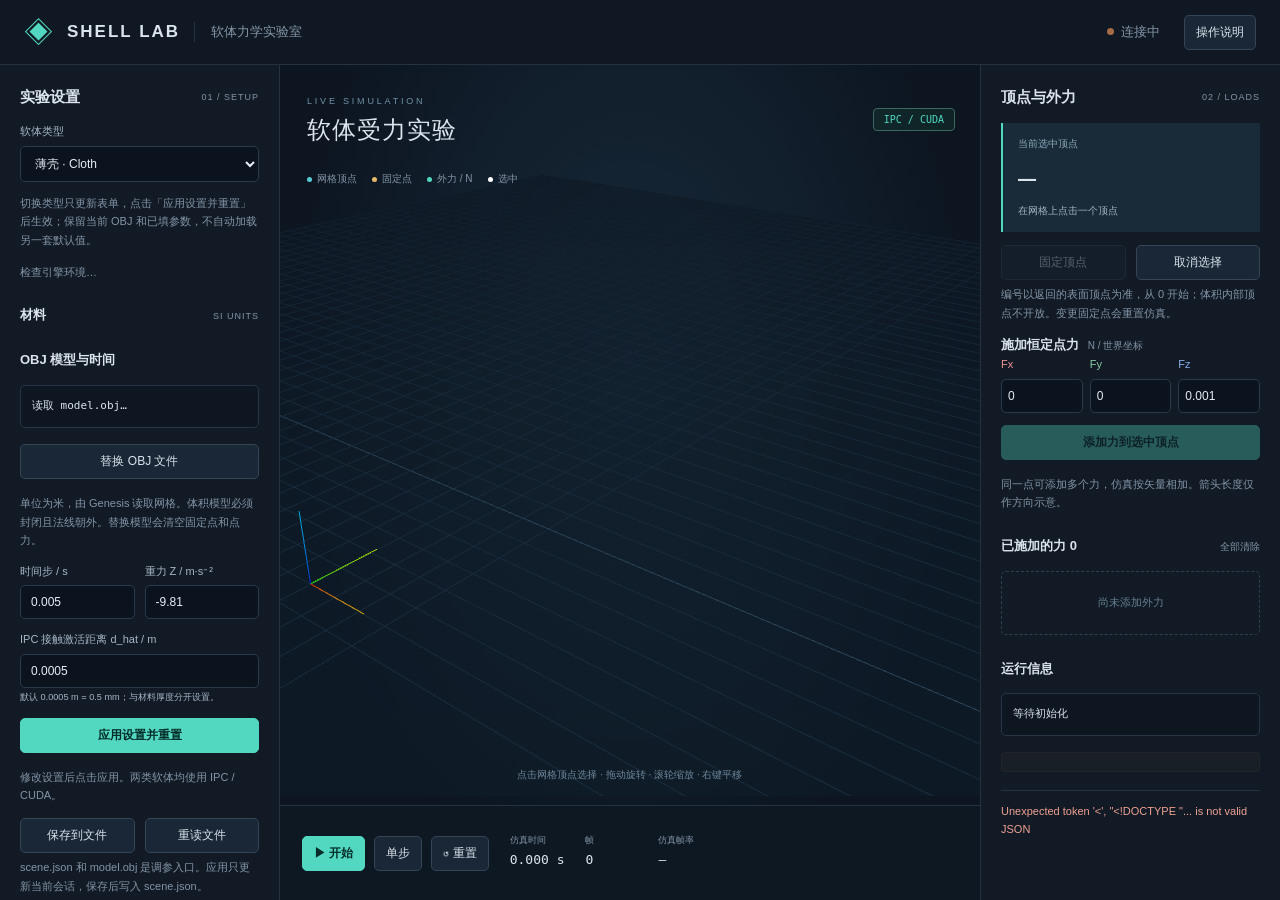
==== static/index.html @ 102f8ec3 "Initial baseline: Genesis IPC softbody tool and benchmarks" ====
<!doctype html>
<html lang="zh-CN"><head><meta charset="utf-8"><meta name="viewport" content="width=device-width,initial-scale=1"><title>Shell Lab · 交互式薄壳仿真</title><link rel="stylesheet" href="/static/style.css"><script type="importmap">{"imports":{"three":"/static/vendor/three.module.js"}}</script></head>
<body>
<header><div class="brand"><span class="logo">◈</span><strong>SHELL LAB</strong><span class="tag">软体力学实验室</span></div><div class="connection"><span id="led"></span><span id="connection">连接中</span></div><button id="help">操作说明</button></header>
<main><aside class="left"><div class="section-head"><h2>实验设置</h2><span>01 / SETUP</span></div>
<label>软体类型<select id="body_type"><option value="shell">薄壳 · Cloth</option><option value="volume">体积 · Elastic</option></select></label><p class="muted">切换类型只更新表单，点击「应用设置并重置」后生效；保留当前 OBJ 和已填参数，不自动加载另一套默认值。</p><p id="capability" class="muted">检查引擎环境…</p>
<div class="section-head"><h3>材料</h3><span>SI UNITS</span></div><div id="model-fields"></div>
<p id="model-name" class="muted"></p><div id="material-fields"></div>
<div class="section-head"><h3>OBJ 模型与时间</h3></div><div id="mesh-info" class="model">读取 model.obj…</div><button id="upload-obj" class="full">替换 OBJ 文件</button><input type="file" id="obj-file" accept=".obj" hidden><p class="muted">单位为米，由 Genesis 读取网格。体积模型必须封闭且法线朝外。替换模型会清空固定点和点力。</p><label hidden id="tet-options">最大四面体体积 / m³<input id="tet_max_volume_m3" type="number" value="-1" step="any"><small>-1：Genesis 自动；正数：单元体积上限。仅体积软体使用。</small></label><p id="tet-result" class="muted"></p><div class="pair"><label>时间步 / s<input id="dt" type="number" value="0.005" step="any"></label><label>重力 Z / m·s⁻²<input id="gravity" type="number" value="-9.81" step="any"></label></div>
<label>IPC 接触激活距离 d_hat / m<input id="contact_d_hat_m" type="number" value="0.0005" step="any"><small>默认 0.0005 m = 0.5 mm；与材料厚度分开设置。</small></label>
<button id="apply" class="primary full">应用设置并重置</button><p id="dirty" class="muted">修改设置后点击应用。两类软体均使用 IPC / CUDA。</p>
<div class="pair"><button id="save-project">保存到文件</button><button id="reload-project">重读文件</button></div><p class="muted">scene.json 和 model.obj 是调参入口。应用只更新当前会话，保存后写入 scene.json。</p><div class="pair"><button id="export">导出配置</button><button id="import">导入 JSON</button></div><input type="file" id="file" accept=".json,application/json" hidden><button id="snapshot" class="full subtle">导出当前网格 OBJ</button>
</aside>
<section class="viewport"><div class="view-top"><div><span class="eyebrow">LIVE SIMULATION</span><h1>软体受力实验</h1></div><div id="solver-badge" class="badge">IPC / CUDA</div></div><div id="canvas"></div><div class="view-legend"><span><i class="dot cyan"></i>网格顶点</span><span><i class="dot gold"></i>固定点</span><span><i class="dot green"></i>外力 / N</span><span><i class="dot white"></i>选中</span></div><div id="hint">点击网格顶点选择 · 拖动旋转 · 滚轮缩放 · 右键平移</div><div class="transport"><button id="play" class="primary">▶ 开始</button><button id="step">单步</button><button id="reset">↺ 重置</button><div><small>仿真时间</small><strong id="time">0.000 s</strong></div><div><small>帧</small><strong id="frame">0</strong></div><div><small title="连续播放按仿真结果到达并更新页面的间隔计算；单步按请求到更新的耗时计算。包含通信与页面数据更新，不是浏览器渲染帧率。">仿真帧率</small><strong id="fps">—</strong></div></div></section>
<aside class="right"><div class="section-head"><h2>顶点与外力</h2><span>02 / LOADS</span></div><div class="selection"><small>当前选中顶点</small><strong id="selected">—</strong><span id="position">在网格上点击一个顶点</span></div><div class="pair"><button id="pin" disabled>固定顶点</button><button id="clear-selection">取消选择</button></div><p class="muted">编号以返回的表面顶点为准，从 0 开始；体积内部顶点不开放。变更固定点会重置仿真。</p>
<h3>施加恒定点力 <small>N / 世界坐标</small></h3><div class="vector"><label class="x">Fx<input id="fx" type="number" value="0" step="any"></label><label class="y">Fy<input id="fy" type="number" value="0" step="any"></label><label class="z">Fz<input id="fz" type="number" value="0.001" step="any"></label></div><button id="add-force" class="primary full" disabled>添加力到选中顶点</button><p class="muted">同一点可添加多个力，仿真按矢量相加。箭头长度仅作方向示意。</p>
<div class="section-head"><h3>已施加的力 <span id="force-count">0</span></h3><button id="clear-forces" class="text-button">全部清除</button></div><div id="forces" class="forces"><div class="empty">尚未添加外力</div></div>
<div class="section-head"><h3>运行信息</h3></div><div id="backend" class="model">等待初始化</div><p id="contact-note" class="notice"></p><div id="status" role="status">正在连接本地物理服务…</div></aside></main>
<dialog id="help-dialog"><h2>操作说明</h2><p>1. 在左侧调整材料和网格参数，点击「应用设置并重置」。</p><p>切换薄壳/体积只更新表单，需点击「应用设置并重置」才会重建场景并归零时间。切换保留当前 OBJ 和参数，不自动加载另一套默认值；体积模式要求封闭 OBJ。</p><p>「导入 JSON」会立即按文件中的类型、参数和 mesh 路径重建当前会话，无需再点应用。JSON 不包含 OBJ 数据，mesh 必须指向后端项目内已存在的 OBJ；导入不会自动保存到 scene.json。</p><p>2. 点击薄片顶点，在右侧输入世界坐标 Fx、Fy、Fz（牛顿），添加多个恒定点力。</p><p>3. 点击「开始」或「单步」观察结果；修改、删除力会实时生效。固定点变更会重置几何与速度。</p><p>薄壳和体积均调用 Genesis IPC，软体求解在 CUDA 上执行。体积 OBJ 自动四面体化；前端只开放实际表面顶点，可施加点力或固定。薄壳使用原生 Baraff–Witkin，体积使用原生 Stable Neo-Hookean。更新固定点会重建场景。</p><p>坐标系：Z 轴向上。20 cm 薄片总质量约 3.6 g；建议从 0.001 N 点力开始。仿真速度取决于计算耗时，并非固定实时速率。</p><p>直接编辑 scene.json / model.obj 后点击「重读文件」。也可从网页替换三角化 OBJ，在网页调整参数后点击「保存到文件」。</p><button id="close-help" class="primary">知道了</button></dialog>
<script type="module" src="/static/app.js"></script></body></html>
---- static/style.css ----
*{box-sizing:border-box} :root{color-scheme:dark;--bg:#0b1119;--panel:#111a25;--border:#243140;--text:#dae4ed;--muted:#8495a7;--accent:#52d8c1}body{margin:0;background:var(--bg);color:var(--text);font:13px/1.6 'Segoe UI','Microsoft YaHei',sans-serif}header{height:65px;border-bottom:1px solid var(--border);display:flex;align-items:center;padding:0 24px;gap:24px;background:#101923}.brand{display:flex;align-items:center;gap:14px;flex:1}.brand strong{letter-spacing:2px;font-size:17px}.logo{font-size:29px;color:var(--accent)}.tag{border-left:1px solid var(--border);padding-left:16px;color:var(--muted)}.connection{display:flex;align-items:center;gap:7px;color:var(--muted)}#led{width:7px;height:7px;background:#a56c45;border-radius:50%}#led.on{background:var(--accent);box-shadow:0 0 9px #52d8c155}main{height:calc(100vh - 65px);display:grid;grid-template-columns:280px minmax(350px,1fr) 300px}aside{padding:20px;overflow-y:auto;background:var(--panel)}.left{border-right:1px solid var(--border)}.right{border-left:1px solid var(--border)}h1,h2,h3,p{margin:0}h1{font-size:24px;font-weight:500;letter-spacing:1px}h2{font-size:15px;font-weight:600}h3{font-size:13px;font-weight:600}h3 small{font-size:10px;color:var(--muted);font-weight:400;margin-left:5px}.section-head{display:flex;align-items:center;justify-content:space-between;margin:0 0 14px;gap:7px}.section-head:not(:first-child){margin-top:24px}.section-head>span{font-size:9px;color:var(--muted);letter-spacing:1px}label{display:block;color:#a6b6c6;font-size:11px;margin-bottom:12px}input,select{display:block;width:100%;margin-top:5px;background:#0b131e;border:1px solid #2a394a;border-radius:5px;color:#e6eef6;padding:9px 10px;outline:none;font:12px 'Segoe UI',sans-serif}input:focus,select:focus{border-color:var(--accent)}input:invalid{border-color:#ed8070}.pair{display:grid;grid-template-columns:1fr 1fr;gap:10px}.vector{display:grid;grid-template-columns:1fr 1fr 1fr;gap:7px}.vector input{padding:9px 6px}.vector .x{color:#ef9494}.vector .y{color:#88cba8}.vector .z{color:#8caeee}button{background:#1a2736;border:1px solid #344557;border-radius:5px;color:var(--text);padding:8px 11px;cursor:pointer;font:12px 'Segoe UI','Microsoft YaHei',sans-serif;white-space:nowrap}button:hover{filter:brightness(1.16)}button:disabled{opacity:.35;cursor:not-allowed}.primary{background:var(--accent);color:#062d29;border-color:var(--accent);font-weight:600}.full{width:100%;margin-bottom:10px}.subtle{background:transparent}.muted{color:var(--muted);font-size:11px;margin:5px 0 13px;line-height:1.7}.model{font:11px/1.9 Consolas,monospace;background:#0d1621;border:1px solid #263445;border-radius:5px;padding:10px 11px;margin-bottom:16px;word-break:break-word}.model small{float:right;color:var(--muted);font:10px/2.1 'Segoe UI',sans-serif}.viewport{position:relative;overflow:hidden;background:radial-gradient(ellipse at 50% 35%,#182a3a 0%,#0c1520 70%)}#canvas{position:absolute;inset:0 0 104px}canvas{display:block;touch-action:none}.view-top{position:absolute;top:25px;left:27px;right:25px;display:flex;justify-content:space-between;align-items:center;z-index:1;pointer-events:none}.eyebrow{font-size:9px;color:#7393a6;letter-spacing:2.8px}.badge{border:1px solid #3b685f;color:var(--accent);font:10px Consolas,monospace;padding:5px 10px;border-radius:4px;background:#14352f80}.view-legend{position:absolute;left:27px;top:106px;z-index:1;display:flex;gap:15px;font-size:10px;color:var(--muted);pointer-events:none}.dot{display:inline-block;width:5px;height:5px;margin-right:5px;border-radius:50%}.cyan{background:#56cbd2}.gold{background:#e8bb6a}.green{background:var(--accent)}.white{background:white}#hint{position:absolute;bottom:117px;text-align:center;width:100%;color:#6f879b;font-size:10px;pointer-events:none}.transport{position:absolute;bottom:0;left:0;right:0;min-height:95px;border-top:1px solid var(--border);display:flex;align-items:center;gap:9px;background:#0e1823;padding:18px 22px}.transport>div{margin-left:12px;min-width:52px}.transport small{display:block;color:var(--muted);font-size:9px}.transport strong{font:13px/2 Consolas,monospace}.selection{background:#192b38;border-left:2px solid var(--accent);padding:13px 15px;margin:6px 0 13px}.selection small{display:block;color:#8eaabd;font-size:10px}.selection strong{font:30px/1.7 Consolas,monospace}.selection span{display:block;color:#a2b6c4;font:10px/1.6 Consolas,monospace}.text-button{border:0;background:transparent;color:var(--muted);padding:0;font-size:10px}.forces{max-height:230px;overflow:auto}.empty{color:#657f91;text-align:center;border:1px dashed #2e4050;padding:22px 8px;border-radius:5px;font-size:11px}.force-card{display:grid;grid-template-columns:1fr auto;gap:5px;align-items:center;background:#0d1721;padding:9px 10px;border-radius:5px;margin-bottom:7px}.force-card strong{color:var(--accent);font-size:11px}.force-card span{display:block;font:10px/1.8 Consolas,monospace;color:#96aebf}.force-card button{padding:2px 7px;background:transparent}.force-card input{padding:5px 3px;margin-top:3px;font-size:10px}.force-card .vector{gap:4px}.force-card .vector label{margin:2px 0 3px}.notice{font-size:10px;line-height:1.8;color:#c9b98f;background:#a78f3b0d;border:1px solid #4c44302b;padding:9px;border-radius:4px;margin-bottom:14px}.metrics{display:grid;grid-template-columns:1fr auto;gap:8px;color:#8096a8;font-size:11px}.metrics b{font:10px/1.8 Consolas,monospace;color:#b7ccd8}#status{color:var(--accent);font-size:11px;margin-top:18px;border-top:1px solid var(--border);padding-top:12px;white-space:pre-wrap;word-break:break-word}#status.error{color:#f1a193}dialog{max-width:610px;background:#152231;color:var(--text);border:1px solid #344a5f;border-radius:10px;padding:30px;line-height:1.9}dialog::backdrop{background:#000a}dialog p{margin:13px 0;color:#adbfcd}dialog button{margin-top:12px}@media(max-width:1150px){main{grid-template-columns:235px minmax(320px,1fr) 260px}aside{padding:15px}.transport{padding:15px;gap:6px}.transport>div{margin-left:2px}}@media(max-width:850px){main{height:auto;grid-template-columns:1fr}.viewport{height:620px;grid-row:1}aside{overflow:visible}.tag{display:none}.view-top{left:18px}.view-legend{left:18px}}

[hidden]{display:none!important}#catalog{margin-top:18px;color:#8495a7;font-size:11px}#catalog summary{cursor:pointer}#catalog-models{max-height:350px;overflow:auto;margin-top:10px}#catalog-models .model{font-size:10px}#catalog-models strong{color:#acd1d3;display:block}
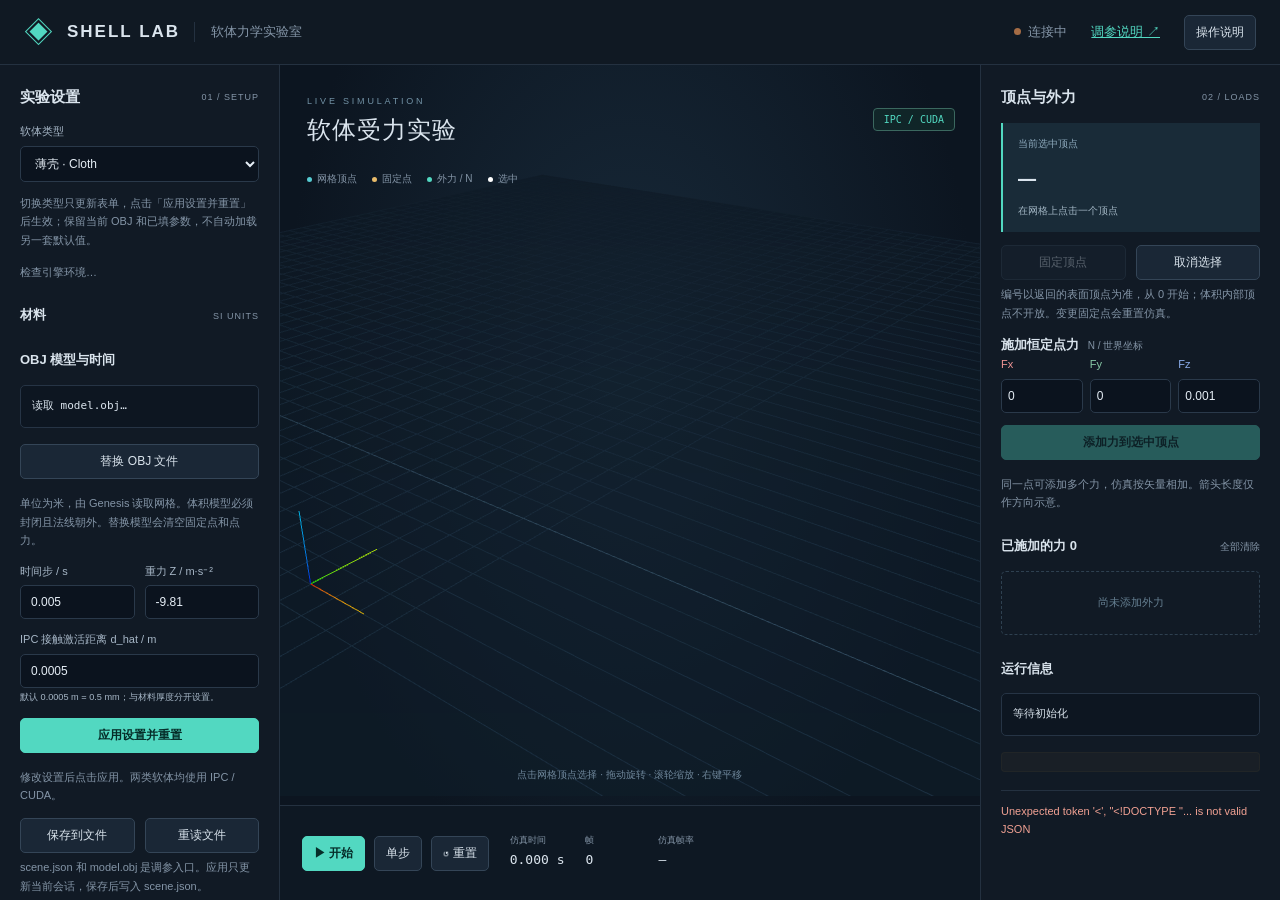
==== commit 44c073d0: "docs: add concise parameter tuning guide" ====
--- a/static/index.html
+++ b/static/index.html
@@ -1,7 +1,7 @@
 <!doctype html>
 <html lang="zh-CN"><head><meta charset="utf-8"><meta name="viewport" content="width=device-width,initial-scale=1"><title>Shell Lab · 交互式薄壳仿真</title><link rel="stylesheet" href="/static/style.css"><script type="importmap">{"imports":{"three":"/static/vendor/three.module.js"}}</script></head>
 <body>
-<header><div class="brand"><span class="logo">◈</span><strong>SHELL LAB</strong><span class="tag">软体力学实验室</span></div><div class="connection"><span id="led"></span><span id="connection">连接中</span></div><button id="help">操作说明</button></header>
+<header><div class="brand"><span class="logo">◈</span><strong>SHELL LAB</strong><span class="tag">软体力学实验室</span></div><div class="connection"><span id="led"></span><span id="connection">连接中</span></div><a href="/static/parameter-guide.html" target="_blank" rel="noopener" style="color:var(--accent);white-space:nowrap">调参说明 ↗</a><button id="help">操作说明</button></header>
 <main><aside class="left"><div class="section-head"><h2>实验设置</h2><span>01 / SETUP</span></div>
 <label>软体类型<select id="body_type"><option value="shell">薄壳 · Cloth</option><option value="volume">体积 · Elastic</option></select></label><p class="muted">切换类型只更新表单，点击「应用设置并重置」后生效；保留当前 OBJ 和已填参数，不自动加载另一套默认值。</p><p id="capability" class="muted">检查引擎环境…</p>
 <div class="section-head"><h3>材料</h3><span>SI UNITS</span></div><div id="model-fields"></div>
@@ -16,5 +16,5 @@
 <h3>施加恒定点力 <small>N / 世界坐标</small></h3><div class="vector"><label class="x">Fx<input id="fx" type="number" value="0" step="any"></label><label class="y">Fy<input id="fy" type="number" value="0" step="any"></label><label class="z">Fz<input id="fz" type="number" value="0.001" step="any"></label></div><button id="add-force" class="primary full" disabled>添加力到选中顶点</button><p class="muted">同一点可添加多个力，仿真按矢量相加。箭头长度仅作方向示意。</p>
 <div class="section-head"><h3>已施加的力 <span id="force-count">0</span></h3><button id="clear-forces" class="text-button">全部清除</button></div><div id="forces" class="forces"><div class="empty">尚未添加外力</div></div>
 <div class="section-head"><h3>运行信息</h3></div><div id="backend" class="model">等待初始化</div><p id="contact-note" class="notice"></p><div id="status" role="status">正在连接本地物理服务…</div></aside></main>
-<dialog id="help-dialog"><h2>操作说明</h2><p>1. 在左侧调整材料和网格参数，点击「应用设置并重置」。</p><p>切换薄壳/体积只更新表单，需点击「应用设置并重置」才会重建场景并归零时间。切换保留当前 OBJ 和参数，不自动加载另一套默认值；体积模式要求封闭 OBJ。</p><p>「导入 JSON」会立即按文件中的类型、参数和 mesh 路径重建当前会话，无需再点应用。JSON 不包含 OBJ 数据，mesh 必须指向后端项目内已存在的 OBJ；导入不会自动保存到 scene.json。</p><p>2. 点击薄片顶点，在右侧输入世界坐标 Fx、Fy、Fz（牛顿），添加多个恒定点力。</p><p>3. 点击「开始」或「单步」观察结果；修改、删除力会实时生效。固定点变更会重置几何与速度。</p><p>薄壳和体积均调用 Genesis IPC，软体求解在 CUDA 上执行。体积 OBJ 自动四面体化；前端只开放实际表面顶点，可施加点力或固定。薄壳使用原生 Baraff–Witkin，体积使用原生 Stable Neo-Hookean。更新固定点会重建场景。</p><p>坐标系：Z 轴向上。20 cm 薄片总质量约 3.6 g；建议从 0.001 N 点力开始。仿真速度取决于计算耗时，并非固定实时速率。</p><p>直接编辑 scene.json / model.obj 后点击「重读文件」。也可从网页替换三角化 OBJ，在网页调整参数后点击「保存到文件」。</p><button id="close-help" class="primary">知道了</button></dialog>
+<dialog id="help-dialog"><h2>操作说明</h2><p>1. 在左侧调整材料和网格参数，点击「应用设置并重置」。</p><p>切换薄壳/体积只更新表单，需点击「应用设置并重置」才会重建场景并归零时间。切换保留当前 OBJ 和参数，不自动加载另一套默认值；体积模式要求封闭 OBJ。</p><p>「导入 JSON」会立即按文件中的类型、参数和 mesh 路径重建当前会话，无需再点应用。JSON 不包含 OBJ 数据，mesh 必须指向后端项目内已存在的 OBJ；导入不会自动保存到 scene.json。</p><p>2. 点击薄片顶点，在右侧输入世界坐标 Fx、Fy、Fz（牛顿），添加多个恒定点力。</p><p>3. 点击「开始」或「单步」观察结果；修改、删除力会实时生效。固定点变更会重置几何与速度。</p><p>薄壳和体积均调用 Genesis IPC，软体求解在 CUDA 上执行。体积 OBJ 自动四面体化；前端只开放实际表面顶点，可施加点力或固定。薄壳使用原生 Baraff–Witkin，体积使用原生 Stable Neo-Hookean。更新固定点会重建场景。</p><p>塑性默认关闭。薄壳的「永久折痕」让超过屈服折角的弯折留下痕迹，不改变拉伸或剪切模型。硬化越大，之后越难继续留下新变形。应用设置、重置和修改固定点都会清除塑性历史；导出 JSON 只保存参数，不保存变形历史。</p><p>坐标系：Z 轴向上。20 cm 薄片总质量约 3.6 g；建议从 0.001 N 点力开始。仿真速度取决于计算耗时，并非固定实时速率。</p><p>直接编辑 scene.json / model.obj 后点击「重读文件」。也可从网页替换三角化 OBJ，在网页调整参数后点击「保存到文件」。</p><button id="close-help" class="primary">知道了</button></dialog>
 <script type="module" src="/static/app.js"></script></body></html>
--- a/static/style.css
+++ b/static/style.css
@@ -1,3 +1,5 @@
 *{box-sizing:border-box} :root{color-scheme:dark;--bg:#0b1119;--panel:#111a25;--border:#243140;--text:#dae4ed;--muted:#8495a7;--accent:#52d8c1}body{margin:0;background:var(--bg);color:var(--text);font:13px/1.6 'Segoe UI','Microsoft YaHei',sans-serif}header{height:65px;border-bottom:1px solid var(--border);display:flex;align-items:center;padding:0 24px;gap:24px;background:#101923}.brand{display:flex;align-items:center;gap:14px;flex:1}.brand strong{letter-spacing:2px;font-size:17px}.logo{font-size:29px;color:var(--accent)}.tag{border-left:1px solid var(--border);padding-left:16px;color:var(--muted)}.connection{display:flex;align-items:center;gap:7px;color:var(--muted)}#led{width:7px;height:7px;background:#a56c45;border-radius:50%}#led.on{background:var(--accent);box-shadow:0 0 9px #52d8c155}main{height:calc(100vh - 65px);display:grid;grid-template-columns:280px minmax(350px,1fr) 300px}aside{padding:20px;overflow-y:auto;background:var(--panel)}.left{border-right:1px solid var(--border)}.right{border-left:1px solid var(--border)}h1,h2,h3,p{margin:0}h1{font-size:24px;font-weight:500;letter-spacing:1px}h2{font-size:15px;font-weight:600}h3{font-size:13px;font-weight:600}h3 small{font-size:10px;color:var(--muted);font-weight:400;margin-left:5px}.section-head{display:flex;align-items:center;justify-content:space-between;margin:0 0 14px;gap:7px}.section-head:not(:first-child){margin-top:24px}.section-head>span{font-size:9px;color:var(--muted);letter-spacing:1px}label{display:block;color:#a6b6c6;font-size:11px;margin-bottom:12px}input,select{display:block;width:100%;margin-top:5px;background:#0b131e;border:1px solid #2a394a;border-radius:5px;color:#e6eef6;padding:9px 10px;outline:none;font:12px 'Segoe UI',sans-serif}input:focus,select:focus{border-color:var(--accent)}input:invalid{border-color:#ed8070}.pair{display:grid;grid-template-columns:1fr 1fr;gap:10px}.vector{display:grid;grid-template-columns:1fr 1fr 1fr;gap:7px}.vector input{padding:9px 6px}.vector .x{color:#ef9494}.vector .y{color:#88cba8}.vector .z{color:#8caeee}button{background:#1a2736;border:1px solid #344557;border-radius:5px;color:var(--text);padding:8px 11px;cursor:pointer;font:12px 'Segoe UI','Microsoft YaHei',sans-serif;white-space:nowrap}button:hover{filter:brightness(1.16)}button:disabled{opacity:.35;cursor:not-allowed}.primary{background:var(--accent);color:#062d29;border-color:var(--accent);font-weight:600}.full{width:100%;margin-bottom:10px}.subtle{background:transparent}.muted{color:var(--muted);font-size:11px;margin:5px 0 13px;line-height:1.7}.model{font:11px/1.9 Consolas,monospace;background:#0d1621;border:1px solid #263445;border-radius:5px;padding:10px 11px;margin-bottom:16px;word-break:break-word}.model small{float:right;color:var(--muted);font:10px/2.1 'Segoe UI',sans-serif}.viewport{position:relative;overflow:hidden;background:radial-gradient(ellipse at 50% 35%,#182a3a 0%,#0c1520 70%)}#canvas{position:absolute;inset:0 0 104px}canvas{display:block;touch-action:none}.view-top{position:absolute;top:25px;left:27px;right:25px;display:flex;justify-content:space-between;align-items:center;z-index:1;pointer-events:none}.eyebrow{font-size:9px;color:#7393a6;letter-spacing:2.8px}.badge{border:1px solid #3b685f;color:var(--accent);font:10px Consolas,monospace;padding:5px 10px;border-radius:4px;background:#14352f80}.view-legend{position:absolute;left:27px;top:106px;z-index:1;display:flex;gap:15px;font-size:10px;color:var(--muted);pointer-events:none}.dot{display:inline-block;width:5px;height:5px;margin-right:5px;border-radius:50%}.cyan{background:#56cbd2}.gold{background:#e8bb6a}.green{background:var(--accent)}.white{background:white}#hint{position:absolute;bottom:117px;text-align:center;width:100%;color:#6f879b;font-size:10px;pointer-events:none}.transport{position:absolute;bottom:0;left:0;right:0;min-height:95px;border-top:1px solid var(--border);display:flex;align-items:center;gap:9px;background:#0e1823;padding:18px 22px}.transport>div{margin-left:12px;min-width:52px}.transport small{display:block;color:var(--muted);font-size:9px}.transport strong{font:13px/2 Consolas,monospace}.selection{background:#192b38;border-left:2px solid var(--accent);padding:13px 15px;margin:6px 0 13px}.selection small{display:block;color:#8eaabd;font-size:10px}.selection strong{font:30px/1.7 Consolas,monospace}.selection span{display:block;color:#a2b6c4;font:10px/1.6 Consolas,monospace}.text-button{border:0;background:transparent;color:var(--muted);padding:0;font-size:10px}.forces{max-height:230px;overflow:auto}.empty{color:#657f91;text-align:center;border:1px dashed #2e4050;padding:22px 8px;border-radius:5px;font-size:11px}.force-card{display:grid;grid-template-columns:1fr auto;gap:5px;align-items:center;background:#0d1721;padding:9px 10px;border-radius:5px;margin-bottom:7px}.force-card strong{color:var(--accent);font-size:11px}.force-card span{display:block;font:10px/1.8 Consolas,monospace;color:#96aebf}.force-card button{padding:2px 7px;background:transparent}.force-card input{padding:5px 3px;margin-top:3px;font-size:10px}.force-card .vector{gap:4px}.force-card .vector label{margin:2px 0 3px}.notice{font-size:10px;line-height:1.8;color:#c9b98f;background:#a78f3b0d;border:1px solid #4c44302b;padding:9px;border-radius:4px;margin-bottom:14px}.metrics{display:grid;grid-template-columns:1fr auto;gap:8px;color:#8096a8;font-size:11px}.metrics b{font:10px/1.8 Consolas,monospace;color:#b7ccd8}#status{color:var(--accent);font-size:11px;margin-top:18px;border-top:1px solid var(--border);padding-top:12px;white-space:pre-wrap;word-break:break-word}#status.error{color:#f1a193}dialog{max-width:610px;background:#152231;color:var(--text);border:1px solid #344a5f;border-radius:10px;padding:30px;line-height:1.9}dialog::backdrop{background:#000a}dialog p{margin:13px 0;color:#adbfcd}dialog button{margin-top:12px}@media(max-width:1150px){main{grid-template-columns:235px minmax(320px,1fr) 260px}aside{padding:15px}.transport{padding:15px;gap:6px}.transport>div{margin-left:2px}}@media(max-width:850px){main{height:auto;grid-template-columns:1fr}.viewport{height:620px;grid-row:1}aside{overflow:visible}.tag{display:none}.view-top{left:18px}.view-legend{left:18px}}
 
 [hidden]{display:none!important}#catalog{margin-top:18px;color:#8495a7;font-size:11px}#catalog summary{cursor:pointer}#catalog-models{max-height:350px;overflow:auto;margin-top:10px}#catalog-models .model{font-size:10px}#catalog-models strong{color:#acd1d3;display:block}
+
+input[type=checkbox]{display:inline-block;width:auto;margin-left:10px;vertical-align:middle;accent-color:var(--accent)}
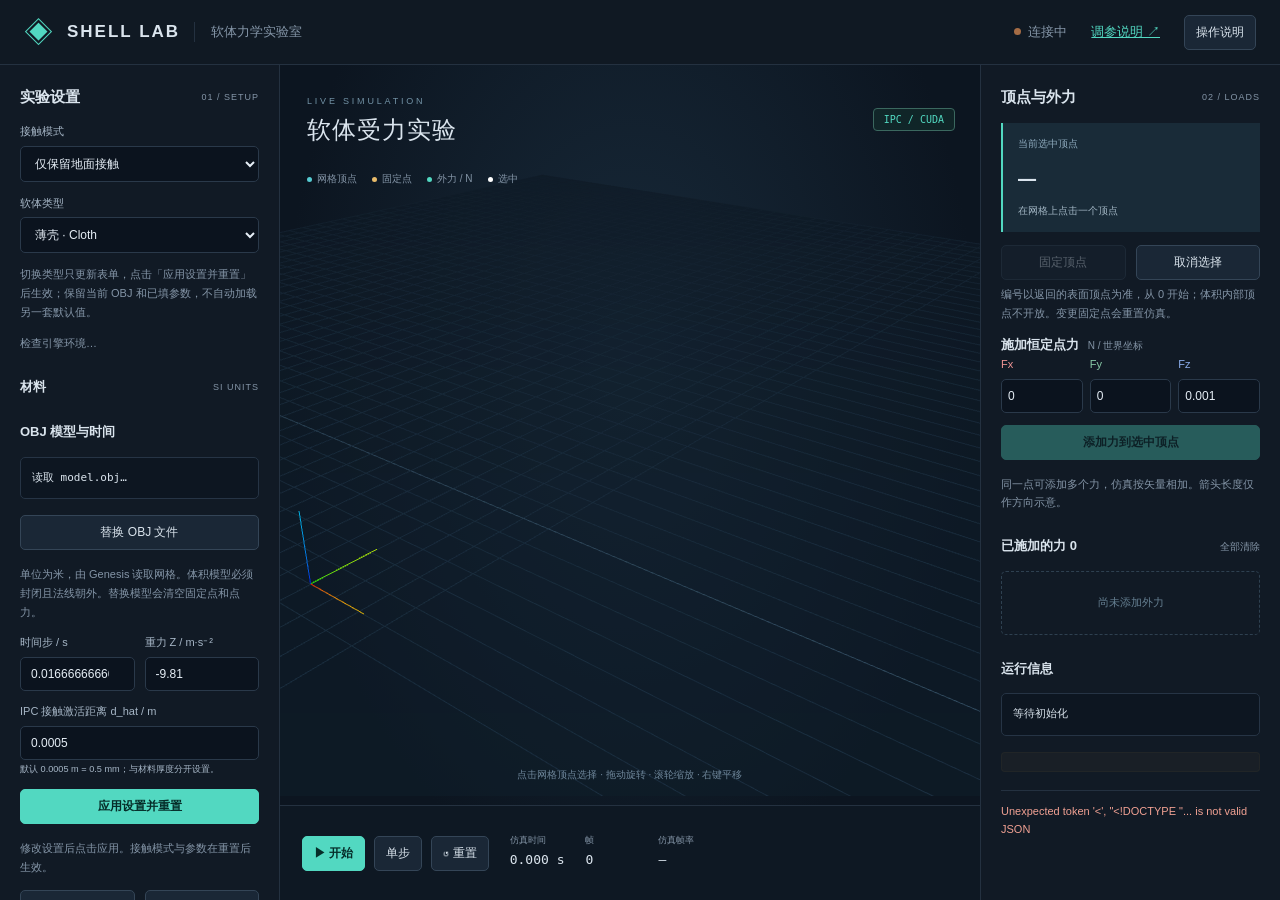
==== commit 4dcd408a: "Default to libuipc stepping with ground-only contact and automatic MAS Keep genesis_world stepping a" ====
--- a/static/index.html
+++ b/static/index.html
@@ -3,12 +3,13 @@
 <body>
 <header><div class="brand"><span class="logo">◈</span><strong>SHELL LAB</strong><span class="tag">软体力学实验室</span></div><div class="connection"><span id="led"></span><span id="connection">连接中</span></div><a href="/static/parameter-guide.html" target="_blank" rel="noopener" style="color:var(--accent);white-space:nowrap">调参说明 ↗</a><button id="help">操作说明</button></header>
 <main><aside class="left"><div class="section-head"><h2>实验设置</h2><span>01 / SETUP</span></div>
+<label>接触模式<select id="contact_mode"><option value="full">完整接触</option><option value="no_self">关闭自碰撞</option><option value="ground_only" selected>仅保留地面接触</option><option value="none">关闭全部接触（含地面）</option></select></label><p id="contact-mode-note" class="muted"></p>
 <label>软体类型<select id="body_type"><option value="shell">薄壳 · Cloth</option><option value="volume">体积 · Elastic</option></select></label><p class="muted">切换类型只更新表单，点击「应用设置并重置」后生效；保留当前 OBJ 和已填参数，不自动加载另一套默认值。</p><p id="capability" class="muted">检查引擎环境…</p>
 <div class="section-head"><h3>材料</h3><span>SI UNITS</span></div><div id="model-fields"></div>
 <p id="model-name" class="muted"></p><div id="material-fields"></div>
-<div class="section-head"><h3>OBJ 模型与时间</h3></div><div id="mesh-info" class="model">读取 model.obj…</div><button id="upload-obj" class="full">替换 OBJ 文件</button><input type="file" id="obj-file" accept=".obj" hidden><p class="muted">单位为米，由 Genesis 读取网格。体积模型必须封闭且法线朝外。替换模型会清空固定点和点力。</p><label hidden id="tet-options">最大四面体体积 / m³<input id="tet_max_volume_m3" type="number" value="-1" step="any"><small>-1：Genesis 自动；正数：单元体积上限。仅体积软体使用。</small></label><p id="tet-result" class="muted"></p><div class="pair"><label>时间步 / s<input id="dt" type="number" value="0.005" step="any"></label><label>重力 Z / m·s⁻²<input id="gravity" type="number" value="-9.81" step="any"></label></div>
-<label>IPC 接触激活距离 d_hat / m<input id="contact_d_hat_m" type="number" value="0.0005" step="any"><small>默认 0.0005 m = 0.5 mm；与材料厚度分开设置。</small></label>
-<button id="apply" class="primary full">应用设置并重置</button><p id="dirty" class="muted">修改设置后点击应用。两类软体均使用 IPC / CUDA。</p>
+<div class="section-head"><h3>OBJ 模型与时间</h3></div><div id="mesh-info" class="model">读取 model.obj…</div><button id="upload-obj" class="full">替换 OBJ 文件</button><input type="file" id="obj-file" accept=".obj" hidden><p class="muted">单位为米，由 Genesis 读取网格。体积模型必须封闭且法线朝外。替换模型会清空固定点和点力。</p><label hidden id="tet-options">最大四面体体积 / m³<input id="tet_max_volume_m3" type="number" value="-1" step="any"><small>-1：Genesis 自动；正数：单元体积上限。仅体积软体使用。</small></label><p id="tet-result" class="muted"></p><div class="pair"><label>时间步 / s<input id="dt" type="number" value="0.016666666666666666" step="any"></label><label>重力 Z / m·s⁻²<input id="gravity" type="number" value="-9.81" step="any"></label></div>
+<label id="contact-options">IPC 接触激活距离 d_hat / m<input id="contact_d_hat_m" type="number" value="0.0005" step="any"><small>默认 0.0005 m = 0.5 mm；与材料厚度分开设置。</small></label>
+<button id="apply" class="primary full">应用设置并重置</button><p id="dirty" class="muted">修改设置后点击应用。接触模式与参数在重置后生效。</p>
 <div class="pair"><button id="save-project">保存到文件</button><button id="reload-project">重读文件</button></div><p class="muted">scene.json 和 model.obj 是调参入口。应用只更新当前会话，保存后写入 scene.json。</p><div class="pair"><button id="export">导出配置</button><button id="import">导入 JSON</button></div><input type="file" id="file" accept=".json,application/json" hidden><button id="snapshot" class="full subtle">导出当前网格 OBJ</button>
 </aside>
 <section class="viewport"><div class="view-top"><div><span class="eyebrow">LIVE SIMULATION</span><h1>软体受力实验</h1></div><div id="solver-badge" class="badge">IPC / CUDA</div></div><div id="canvas"></div><div class="view-legend"><span><i class="dot cyan"></i>网格顶点</span><span><i class="dot gold"></i>固定点</span><span><i class="dot green"></i>外力 / N</span><span><i class="dot white"></i>选中</span></div><div id="hint">点击网格顶点选择 · 拖动旋转 · 滚轮缩放 · 右键平移</div><div class="transport"><button id="play" class="primary">▶ 开始</button><button id="step">单步</button><button id="reset">↺ 重置</button><div><small>仿真时间</small><strong id="time">0.000 s</strong></div><div><small>帧</small><strong id="frame">0</strong></div><div><small title="连续播放按仿真结果到达并更新页面的间隔计算；单步按请求到更新的耗时计算。包含通信与页面数据更新，不是浏览器渲染帧率。">仿真帧率</small><strong id="fps">—</strong></div></div></section>
@@ -16,5 +17,5 @@
 <h3>施加恒定点力 <small>N / 世界坐标</small></h3><div class="vector"><label class="x">Fx<input id="fx" type="number" value="0" step="any"></label><label class="y">Fy<input id="fy" type="number" value="0" step="any"></label><label class="z">Fz<input id="fz" type="number" value="0.001" step="any"></label></div><button id="add-force" class="primary full" disabled>添加力到选中顶点</button><p class="muted">同一点可添加多个力，仿真按矢量相加。箭头长度仅作方向示意。</p>
 <div class="section-head"><h3>已施加的力 <span id="force-count">0</span></h3><button id="clear-forces" class="text-button">全部清除</button></div><div id="forces" class="forces"><div class="empty">尚未添加外力</div></div>
 <div class="section-head"><h3>运行信息</h3></div><div id="backend" class="model">等待初始化</div><p id="contact-note" class="notice"></p><div id="status" role="status">正在连接本地物理服务…</div></aside></main>
-<dialog id="help-dialog"><h2>操作说明</h2><p>1. 在左侧调整材料和网格参数，点击「应用设置并重置」。</p><p>切换薄壳/体积只更新表单，需点击「应用设置并重置」才会重建场景并归零时间。切换保留当前 OBJ 和参数，不自动加载另一套默认值；体积模式要求封闭 OBJ。</p><p>「导入 JSON」会立即按文件中的类型、参数和 mesh 路径重建当前会话，无需再点应用。JSON 不包含 OBJ 数据，mesh 必须指向后端项目内已存在的 OBJ；导入不会自动保存到 scene.json。</p><p>2. 点击薄片顶点，在右侧输入世界坐标 Fx、Fy、Fz（牛顿），添加多个恒定点力。</p><p>3. 点击「开始」或「单步」观察结果；修改、删除力会实时生效。固定点变更会重置几何与速度。</p><p>薄壳和体积均调用 Genesis IPC，软体求解在 CUDA 上执行。体积 OBJ 自动四面体化；前端只开放实际表面顶点，可施加点力或固定。薄壳使用原生 Baraff–Witkin，体积使用原生 Stable Neo-Hookean。更新固定点会重建场景。</p><p>塑性默认关闭。薄壳的「永久折痕」让超过屈服折角的弯折留下痕迹，不改变拉伸或剪切模型。硬化越大，之后越难继续留下新变形。应用设置、重置和修改固定点都会清除塑性历史；导出 JSON 只保存参数，不保存变形历史。</p><p>坐标系：Z 轴向上。20 cm 薄片总质量约 3.6 g；建议从 0.001 N 点力开始。仿真速度取决于计算耗时，并非固定实时速率。</p><p>直接编辑 scene.json / model.obj 后点击「重读文件」。也可从网页替换三角化 OBJ，在网页调整参数后点击「保存到文件」。</p><button id="close-help" class="primary">知道了</button></dialog>
+<dialog id="help-dialog"><h2>操作说明</h2><p>1. 在左侧调整材料和网格参数，点击「应用设置并重置」。</p><p>切换薄壳/体积只更新表单，需点击「应用设置并重置」才会重建场景并归零时间。切换保留当前 OBJ 和参数，不自动加载另一套默认值；体积模式要求封闭 OBJ。</p><p>「导入 JSON」会立即按文件中的类型、参数和 mesh 路径重建当前会话，无需再点应用。JSON 不包含 OBJ 数据，mesh 必须指向后端项目内已存在的 OBJ；导入不会自动保存到 scene.json。</p><p>2. 点击薄片顶点，在右侧输入世界坐标 Fx、Fy、Fz（牛顿），添加多个恒定点力。</p><p>3. 点击「开始」或「单步」观察结果；修改、删除力会实时生效。固定点变更会重置几何与速度。</p><p>薄壳和体积均调用 Genesis IPC，软体求解在 CUDA 上执行。体积 OBJ 自动四面体化；前端只开放实际表面顶点，可施加点力或固定。薄壳使用原生 Baraff–Witkin，体积使用原生 Stable Neo-Hookean。更新固定点会重建场景。</p><p>塑性默认关闭。薄壳的「永久折痕」让超过屈服折角的弯折留下痕迹，不改变拉伸或剪切模型；体积塑性让超过屈服形变的部分留下永久形状，需要项目的原生 CUDA 扩展。硬化越大，之后越难继续留下新变形。应用设置、重置和修改固定点都会清除塑性历史；导出 JSON 只保存参数，不保存变形历史。</p><p>坐标系：Z 轴向上。20 cm 薄片总质量约 3.6 g；建议从 0.001 N 点力开始。仿真速度取决于计算耗时，并非固定实时速率。</p><p>直接编辑 scene.json / model.obj 后点击「重读文件」。也可从网页替换三角化 OBJ，在网页调整参数后点击「保存到文件」。</p><button id="close-help" class="primary">知道了</button></dialog>
 <script type="module" src="/static/app.js"></script></body></html>
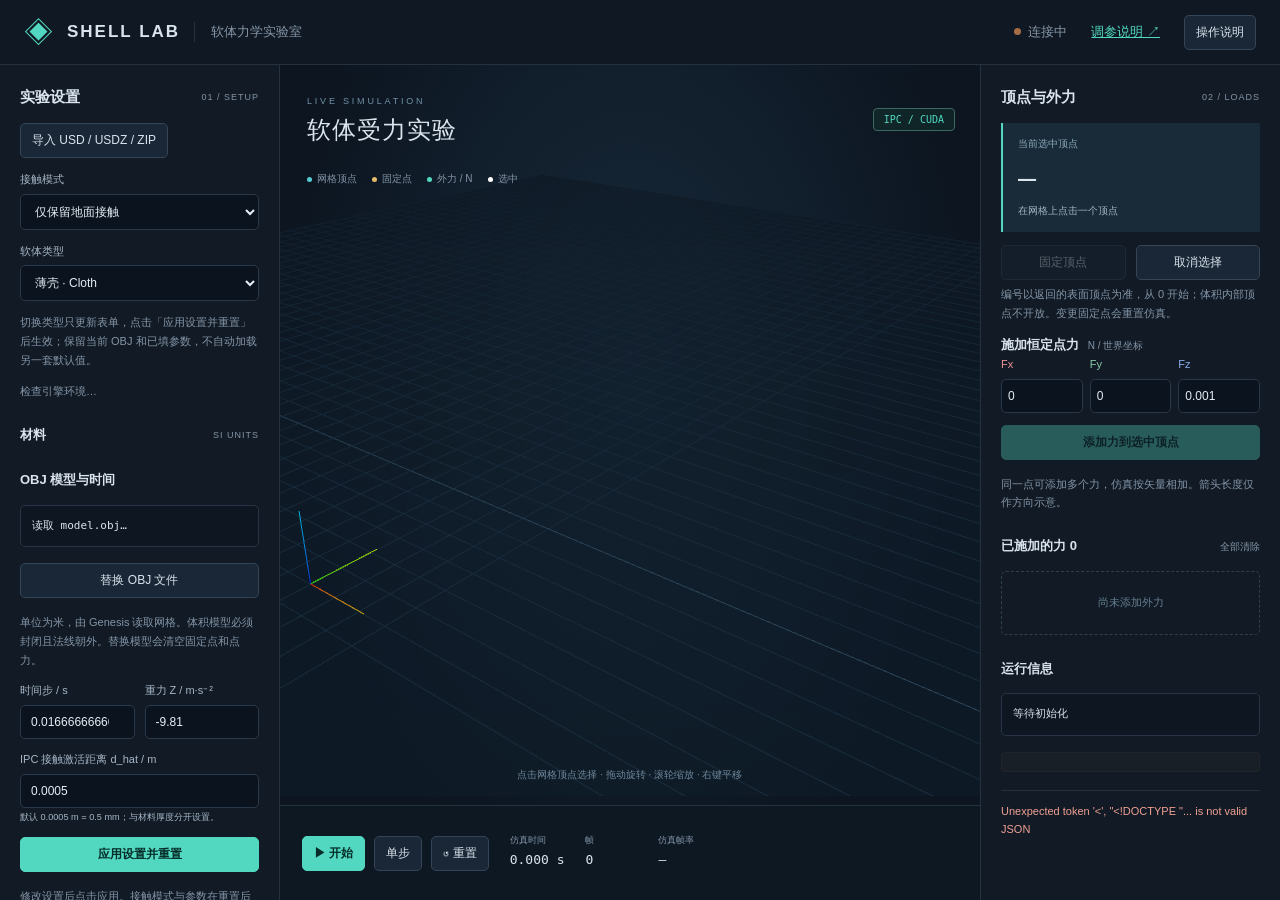
==== commit 710e5088: "Add USD asset import and native attachments with per-body tuning" ====
--- a/static/index.html
+++ b/static/index.html
@@ -3,6 +3,11 @@
 <body>
 <header><div class="brand"><span class="logo">◈</span><strong>SHELL LAB</strong><span class="tag">软体力学实验室</span></div><div class="connection"><span id="led"></span><span id="connection">连接中</span></div><a href="/static/parameter-guide.html" target="_blank" rel="noopener" style="color:var(--accent);white-space:nowrap">调参说明 ↗</a><button id="help">操作说明</button></header>
 <main><aside class="left"><div class="section-head"><h2>实验设置</h2><span>01 / SETUP</span></div>
+<label id="body-picker" hidden>资产物体<select id="body-select"></select></label>
+<label id="mass-field" hidden>刚体质量 / kg<input id="mass-kg" type="number" min="0.000000001" step="any"></label>
+<button id="clear-body" hidden>清除该物体覆盖，恢复继承参数</button>
+<button id="upload-usd">导入 USD / USDZ / ZIP</button><input id="usd-file" type="file" accept=".usd,.usda,.usdc,.usdz,.zip" hidden>
+<p id="attachment-info" class="muted"></p>
 <label>接触模式<select id="contact_mode"><option value="full">完整接触</option><option value="no_self">关闭自碰撞</option><option value="ground_only" selected>仅保留地面接触</option><option value="none">关闭全部接触（含地面）</option></select></label><p id="contact-mode-note" class="muted"></p>
 <label>软体类型<select id="body_type"><option value="shell">薄壳 · Cloth</option><option value="volume">体积 · Elastic</option></select></label><p class="muted">切换类型只更新表单，点击「应用设置并重置」后生效；保留当前 OBJ 和已填参数，不自动加载另一套默认值。</p><p id="capability" class="muted">检查引擎环境…</p>
 <div class="section-head"><h3>材料</h3><span>SI UNITS</span></div><div id="model-fields"></div>
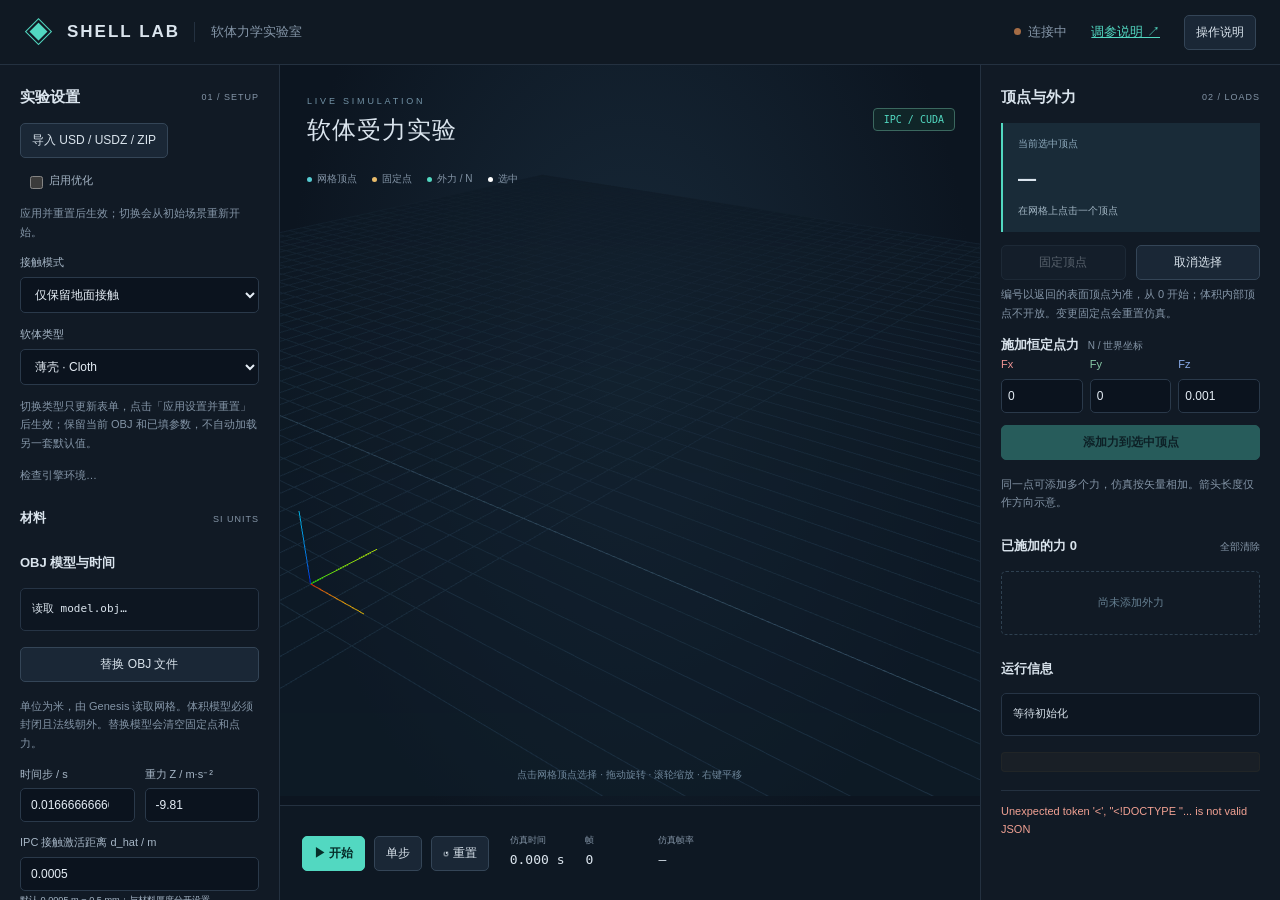
==== commit 0aa836cd: "Add Stage 2 FP32 selection and isolated simulation workers. Persist one frontend acceleration switch" ====
--- a/static/index.html
+++ b/static/index.html
@@ -8,6 +8,7 @@
 <button id="clear-body" hidden>清除该物体覆盖，恢复继承参数</button>
 <button id="upload-usd">导入 USD / USDZ / ZIP</button><input id="usd-file" type="file" accept=".usd,.usda,.usdc,.usdz,.zip" hidden>
 <p id="attachment-info" class="muted"></p>
+<label><input id="is_acceleration_enabled" type="checkbox"> 启用优化</label><p class="muted">应用并重置后生效；切换会从初始场景重新开始。</p>
 <label>接触模式<select id="contact_mode"><option value="full">完整接触</option><option value="no_self">关闭自碰撞</option><option value="ground_only" selected>仅保留地面接触</option><option value="none">关闭全部接触（含地面）</option></select></label><p id="contact-mode-note" class="muted"></p>
 <label>软体类型<select id="body_type"><option value="shell">薄壳 · Cloth</option><option value="volume">体积 · Elastic</option></select></label><p class="muted">切换类型只更新表单，点击「应用设置并重置」后生效；保留当前 OBJ 和已填参数，不自动加载另一套默认值。</p><p id="capability" class="muted">检查引擎环境…</p>
 <div class="section-head"><h3>材料</h3><span>SI UNITS</span></div><div id="model-fields"></div>
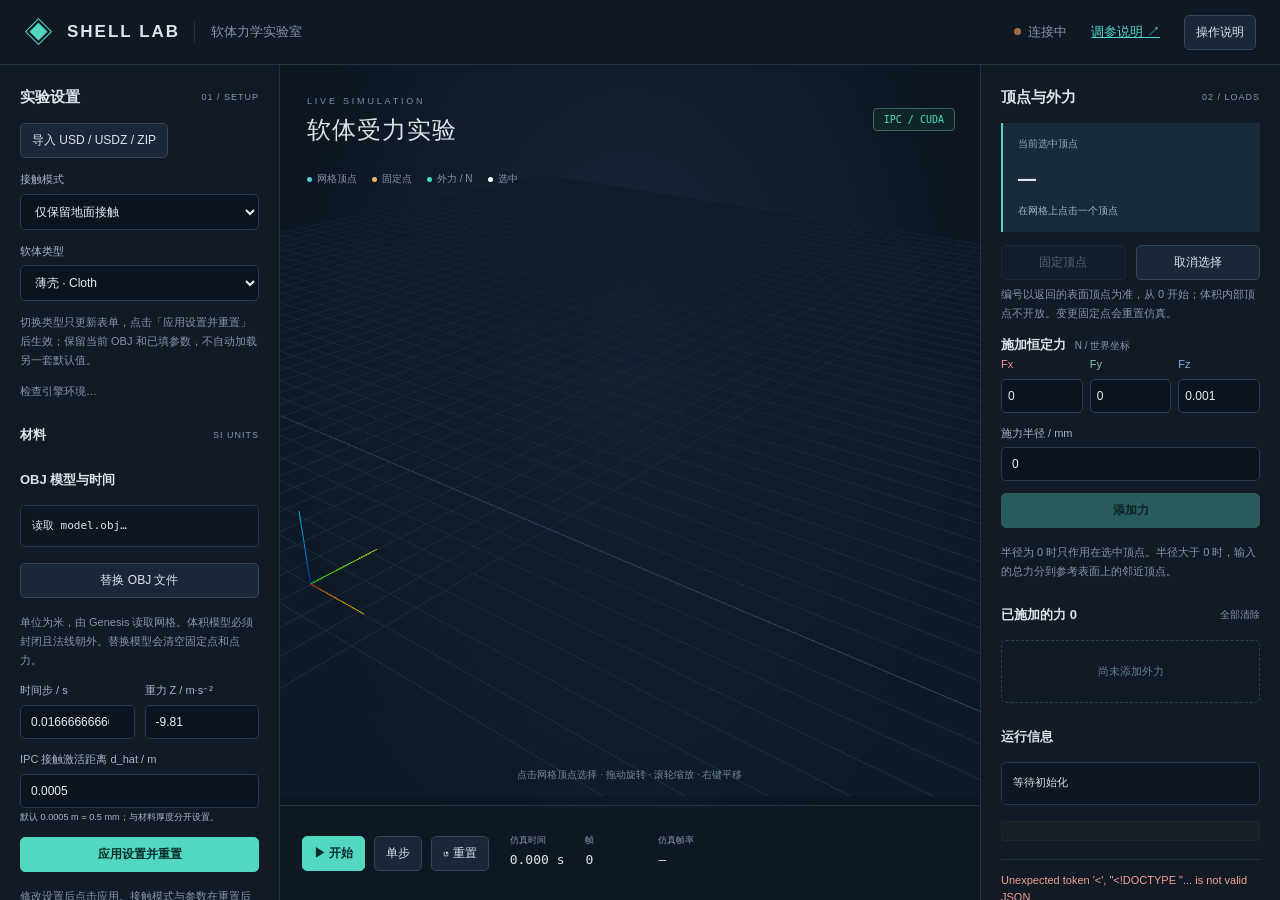
==== commit d6ac8741: "Distribute surface loads and support inverted plastic tetrahedra" ====
--- a/static/index.html
+++ b/static/index.html
@@ -8,7 +8,6 @@
 <button id="clear-body" hidden>清除该物体覆盖，恢复继承参数</button>
 <button id="upload-usd">导入 USD / USDZ / ZIP</button><input id="usd-file" type="file" accept=".usd,.usda,.usdc,.usdz,.zip" hidden>
 <p id="attachment-info" class="muted"></p>
-<label><input id="is_acceleration_enabled" type="checkbox"> 启用优化</label><p class="muted">应用并重置后生效；切换会从初始场景重新开始。</p>
 <label>接触模式<select id="contact_mode"><option value="full">完整接触</option><option value="no_self">关闭自碰撞</option><option value="ground_only" selected>仅保留地面接触</option><option value="none">关闭全部接触（含地面）</option></select></label><p id="contact-mode-note" class="muted"></p>
 <label>软体类型<select id="body_type"><option value="shell">薄壳 · Cloth</option><option value="volume">体积 · Elastic</option></select></label><p class="muted">切换类型只更新表单，点击「应用设置并重置」后生效；保留当前 OBJ 和已填参数，不自动加载另一套默认值。</p><p id="capability" class="muted">检查引擎环境…</p>
 <div class="section-head"><h3>材料</h3><span>SI UNITS</span></div><div id="model-fields"></div>
@@ -20,7 +19,7 @@
 </aside>
 <section class="viewport"><div class="view-top"><div><span class="eyebrow">LIVE SIMULATION</span><h1>软体受力实验</h1></div><div id="solver-badge" class="badge">IPC / CUDA</div></div><div id="canvas"></div><div class="view-legend"><span><i class="dot cyan"></i>网格顶点</span><span><i class="dot gold"></i>固定点</span><span><i class="dot green"></i>外力 / N</span><span><i class="dot white"></i>选中</span></div><div id="hint">点击网格顶点选择 · 拖动旋转 · 滚轮缩放 · 右键平移</div><div class="transport"><button id="play" class="primary">▶ 开始</button><button id="step">单步</button><button id="reset">↺ 重置</button><div><small>仿真时间</small><strong id="time">0.000 s</strong></div><div><small>帧</small><strong id="frame">0</strong></div><div><small title="连续播放按仿真结果到达并更新页面的间隔计算；单步按请求到更新的耗时计算。包含通信与页面数据更新，不是浏览器渲染帧率。">仿真帧率</small><strong id="fps">—</strong></div></div></section>
 <aside class="right"><div class="section-head"><h2>顶点与外力</h2><span>02 / LOADS</span></div><div class="selection"><small>当前选中顶点</small><strong id="selected">—</strong><span id="position">在网格上点击一个顶点</span></div><div class="pair"><button id="pin" disabled>固定顶点</button><button id="clear-selection">取消选择</button></div><p class="muted">编号以返回的表面顶点为准，从 0 开始；体积内部顶点不开放。变更固定点会重置仿真。</p>
-<h3>施加恒定点力 <small>N / 世界坐标</small></h3><div class="vector"><label class="x">Fx<input id="fx" type="number" value="0" step="any"></label><label class="y">Fy<input id="fy" type="number" value="0" step="any"></label><label class="z">Fz<input id="fz" type="number" value="0.001" step="any"></label></div><button id="add-force" class="primary full" disabled>添加力到选中顶点</button><p class="muted">同一点可添加多个力，仿真按矢量相加。箭头长度仅作方向示意。</p>
+<h3>施加恒定力 <small>N / 世界坐标</small></h3><div class="vector"><label class="x">Fx<input id="fx" type="number" value="0" step="any"></label><label class="y">Fy<input id="fy" type="number" value="0" step="any"></label><label class="z">Fz<input id="fz" type="number" value="0.001" step="any"></label></div><label>施力半径 / mm<input id="force-radius-mm" type="number" min="0" value="0" step="any"></label><button id="add-force" class="primary full" disabled>添加力</button><p class="muted">半径为 0 时只作用在选中顶点。半径大于 0 时，输入的总力分到参考表面上的邻近顶点。</p>
 <div class="section-head"><h3>已施加的力 <span id="force-count">0</span></h3><button id="clear-forces" class="text-button">全部清除</button></div><div id="forces" class="forces"><div class="empty">尚未添加外力</div></div>
 <div class="section-head"><h3>运行信息</h3></div><div id="backend" class="model">等待初始化</div><p id="contact-note" class="notice"></p><div id="status" role="status">正在连接本地物理服务…</div></aside></main>
 <dialog id="help-dialog"><h2>操作说明</h2><p>1. 在左侧调整材料和网格参数，点击「应用设置并重置」。</p><p>切换薄壳/体积只更新表单，需点击「应用设置并重置」才会重建场景并归零时间。切换保留当前 OBJ 和参数，不自动加载另一套默认值；体积模式要求封闭 OBJ。</p><p>「导入 JSON」会立即按文件中的类型、参数和 mesh 路径重建当前会话，无需再点应用。JSON 不包含 OBJ 数据，mesh 必须指向后端项目内已存在的 OBJ；导入不会自动保存到 scene.json。</p><p>2. 点击薄片顶点，在右侧输入世界坐标 Fx、Fy、Fz（牛顿），添加多个恒定点力。</p><p>3. 点击「开始」或「单步」观察结果；修改、删除力会实时生效。固定点变更会重置几何与速度。</p><p>薄壳和体积均调用 Genesis IPC，软体求解在 CUDA 上执行。体积 OBJ 自动四面体化；前端只开放实际表面顶点，可施加点力或固定。薄壳使用原生 Baraff–Witkin，体积使用原生 Stable Neo-Hookean。更新固定点会重建场景。</p><p>塑性默认关闭。薄壳的「永久折痕」让超过屈服折角的弯折留下痕迹，不改变拉伸或剪切模型；体积塑性让超过屈服形变的部分留下永久形状，需要项目的原生 CUDA 扩展。硬化越大，之后越难继续留下新变形。应用设置、重置和修改固定点都会清除塑性历史；导出 JSON 只保存参数，不保存变形历史。</p><p>坐标系：Z 轴向上。20 cm 薄片总质量约 3.6 g；建议从 0.001 N 点力开始。仿真速度取决于计算耗时，并非固定实时速率。</p><p>直接编辑 scene.json / model.obj 后点击「重读文件」。也可从网页替换三角化 OBJ，在网页调整参数后点击「保存到文件」。</p><button id="close-help" class="primary">知道了</button></dialog>
